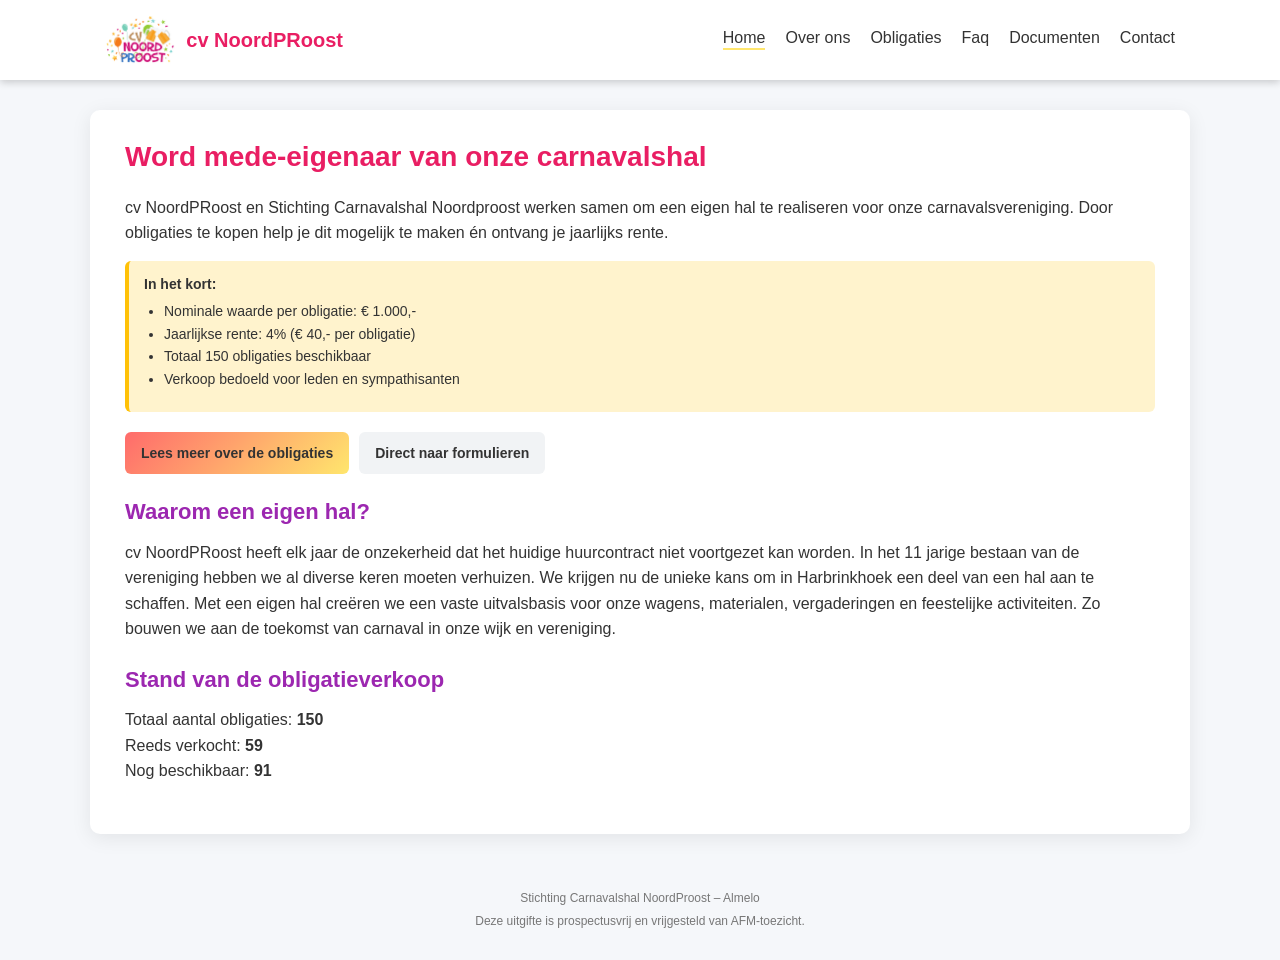
==== index.html @ 731d539b "Update index.html" ====
<!DOCTYPE html>
<html lang="nl">
<head>
    <meta charset="UTF-8">
    <title>Home - cv NoordPPoost Obligaties</title>
    <link rel="stylesheet" href="style.css">
</head>
<body>
<header>
    <div class="nav-container">
        <div class="logo">
            <img src="logo-groot.jpg" alt="CV NoordProost Logo">
            <span>cv NoordPRoost</span>
        </div>
        <nav>
            <ul>
                <li><a href="index.html" class="active">Home</a></li>
                <li><a href="over.html">Over ons</a></li>
                <li><a href="obligaties.html">Obligaties</a></li>
                <li><a href="faq.html">Faq</a></li>
                <li><a href="documenten.html">Documenten</a></li>
                <li><a href="contact.html">Contact</a></li>
            </ul>
        </nav>
    </div>
</header>

<div class="main-container">
    <main>
        <h1>Word mede-eigenaar van onze carnavals­hal</h1>
        <p>cv NoordPRoost en Stichting Carnavalshal Noordproost werken samen om een eigen hal te realiseren voor onze carnavalsvereniging. Door obligaties te kopen help je dit mogelijk te maken én ontvang je jaarlijks rente.</p>

        <div class="highlight">
            <strong>In het kort:</strong>
            <ul>
                <li>Nominale waarde per obligatie: € 1.000,-</li>
                <li>Jaarlijkse rente: 4% (€ 40,- per obligatie)</li>
                <li>Totaal 150 obligaties beschikbaar</li>
                <li>Verkoop bedoeld voor leden en sympathisanten</li>
            </ul>
        </div>

        <div class="button-row">
            <a href="obligaties.html" class="btn btn-primary">Lees meer over de obligaties</a>
            <a href="documenten.html" class="btn btn-secondary">Direct naar formulieren</a>
        </div>

        <h2>Waarom een eigen hal?</h2>
        <p>cv NoordPRoost heeft elk jaar de onzekerheid dat het huidige huurcontract niet voortgezet kan worden. In het 11 jarige bestaan van de vereniging hebben we al diverse keren moeten verhuizen. We krijgen nu de unieke kans om in Harbrinkhoek een deel van een hal aan te schaffen. Met een eigen hal creëren we een vaste uitvalsbasis voor onze wagens, materialen, vergaderingen en feestelijke activiteiten. Zo bouwen we aan de toekomst van carnaval in onze wijk en vereniging.</p>

        <div class="counter-box">
          <h2>Stand van de obligatieverkoop</h2>
          <p>
            Totaal aantal obligaties: <strong>150</strong><br>
            Reeds verkocht: <strong id="sold-count">0</strong><br>
            Nog beschikbaar: <strong id="available-count">150</strong>
          </p>
        </div>

        <script>
          // Vul hier handmatig het aantal verkochte obligaties in
          const sold = 59; // <-- dit getal pas je aan als de stand wijzigt
            
          const total = 150;
          const available = total - sold;
        
          document.getElementById('sold-count').textContent = sold;
          document.getElementById('available-count').textContent = available;
        </script>
       
    </main>
</div>

<footer>
    <p>Stichting Carnavalshal NoordProost – Almelo</p>
    <p>Deze uitgifte is prospectusvrij en vrijgesteld van AFM-toezicht.</p>
</footer>
</body>
</html>
---- style.css ----
* {
    margin: 0;
    padding: 0;
    box-sizing: border-box;
}

body {
    font-family: Arial, sans-serif;
    background: #f5f7fa;
    color: #333;
    line-height: 1.6;
}

header {
  background: #ffffff;
  color: #E91E63;
  padding: 15px 0;
  box-shadow: 0 2px 8px rgba(0,0,0,0.2);
}

.nav-container {
    max-width: 1100px;
    margin: 0 auto;
    display: flex;
    align-items: center;
    justify-content: space-between;
    padding: 0 15px;
}

.logo {
    display: flex;
    align-items: center;
}

.logo img {
    height: 50px;
    margin-right: 10px;
}

.logo span {
    font-size: 20px;
    font-weight: bold;
}

nav ul {
    list-style: none;
    display: flex;
    gap: 20px;
}

nav a {
  color: #333;
  text-decoration: none;
  font-weight: 500;
  padding-bottom: 2px;
}

nav a.active,
nav a:hover {
    border-bottom: 2px solid #FFE66D;
}

.main-container {
    max-width: 1100px;
    margin: 30px auto 40px;
    padding: 0 15px 30px;
    background: white;
    box-shadow: 0 4px 20px rgba(0,0,0,0.08);
    border-radius: 10px;
}

main {
    padding: 25px 20px 10px;
}

h1 {
    font-size: 28px;
    margin-bottom: 15px;
    color: #E91E63;
}

h2 {
    font-size: 22px;
    margin: 20px 0 10px;
    color: #9C27B0;
}

h3 {
    font-size: 18px;
    margin: 15px 0 8px;
}

p {
    margin-bottom: 10px;
}

.highlight {
    background: #fff3cd;
    border-left: 4px solid #ffc107;
    padding: 12px 15px;
    border-radius: 6px;
    margin: 15px 0;
    font-size: 14px;
}

.button-row {
    margin: 20px 0;
    display: flex;
    flex-wrap: wrap;
    gap: 10px;
}

.btn {
    display: inline-block;
    padding: 10px 16px;
    border-radius: 6px;
    text-decoration: none;
    font-weight: 600;
    font-size: 14px;
}

.btn-primary {
    background: linear-gradient(135deg, #FF6B6B 0%, #FFE66D 100%);
    color: #333;
}

.btn-secondary {
    background: #f1f3f5;
    color: #333;
}

ul {
    margin: 5px 0 10px 20px;
}

footer {
    text-align: center;
    font-size: 12px;
    color: #777;
    padding: 15px 0 25px;
}

footer p {
    margin-bottom: 4px;
}

.form-group {
    margin-bottom: 12px;
}

label {
    display: block;
    font-size: 14px;
    margin-bottom: 3px;
}

input[type="text"],
input[type="email"],
textarea {
    width: 100%;
    padding: 8px;
    border-radius: 4px;
    border: 1px solid #ccc;
    font-family: inherit;
    font-size: 14px;
}

textarea {
    min-height: 120px;
}

input[type="submit"] {
    border: none;
    cursor: pointer;
}
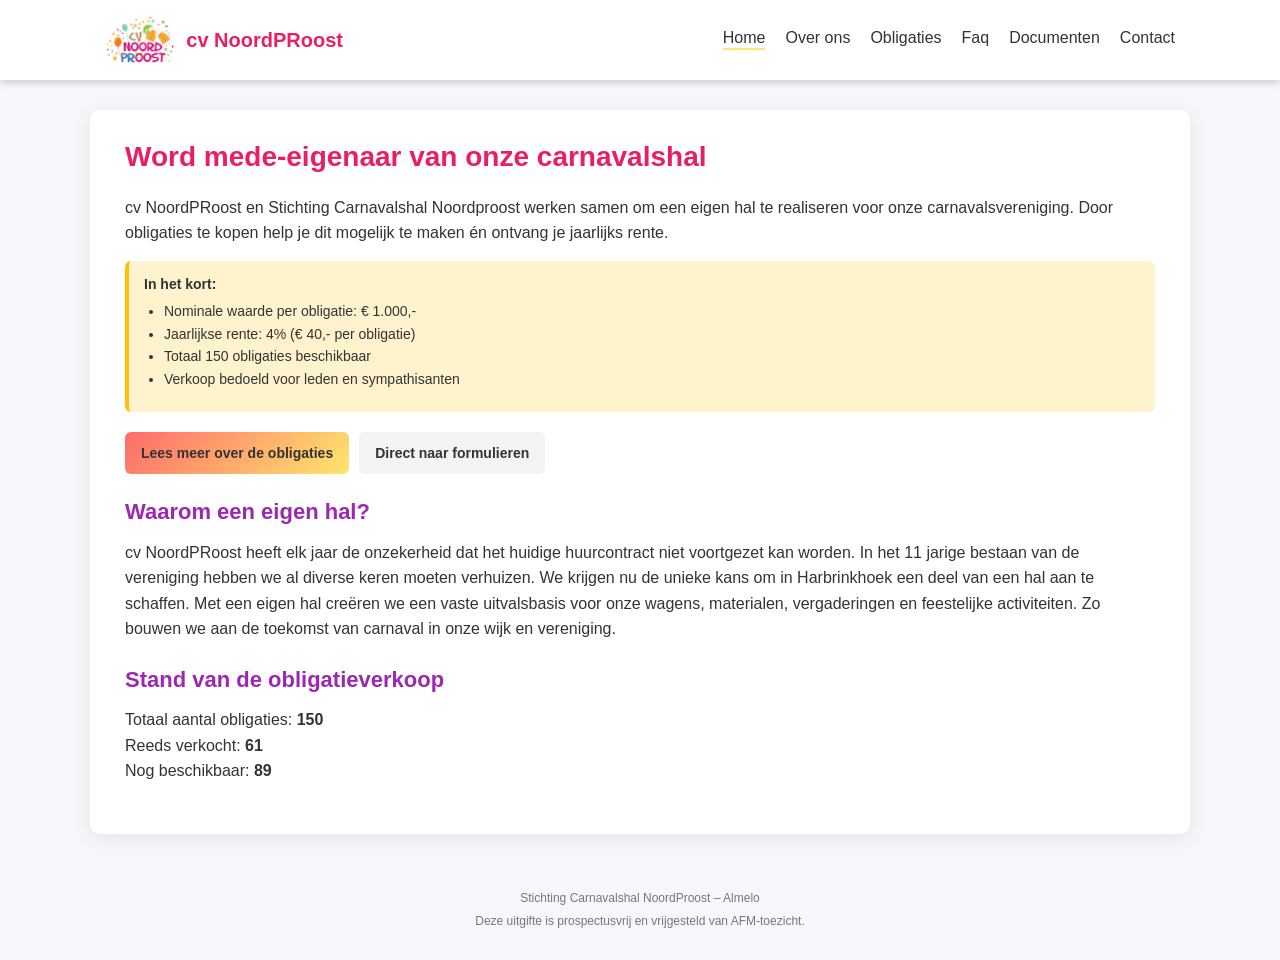
==== commit dab1d6d2: "Update index.html" ====
--- a/index.html
+++ b/index.html
@@ -59,7 +59,7 @@
 
         <script>
           // Vul hier handmatig het aantal verkochte obligaties in
-          const sold = 59; // <-- dit getal pas je aan als de stand wijzigt
+          const sold = 61; // <-- dit getal pas je aan als de stand wijzigt
             
           const total = 150;
           const available = total - sold;
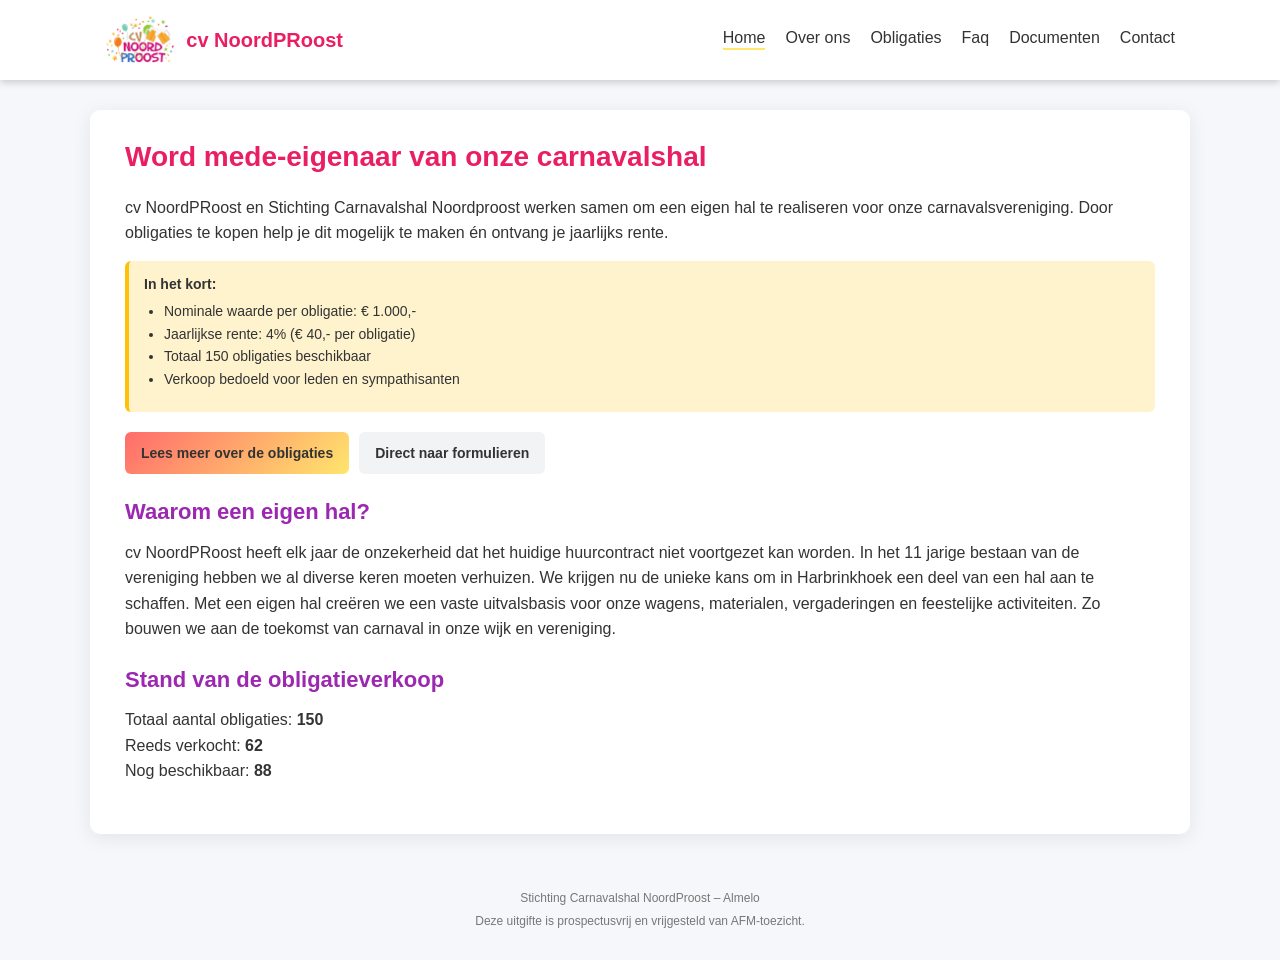
==== commit 903d6a21: "Update index.html" ====
--- a/index.html
+++ b/index.html
@@ -59,7 +59,7 @@
 
         <script>
           // Vul hier handmatig het aantal verkochte obligaties in
-          const sold = 61; // <-- dit getal pas je aan als de stand wijzigt
+          const sold = 62; // <-- dit getal pas je aan als de stand wijzigt
             
           const total = 150;
           const available = total - sold;
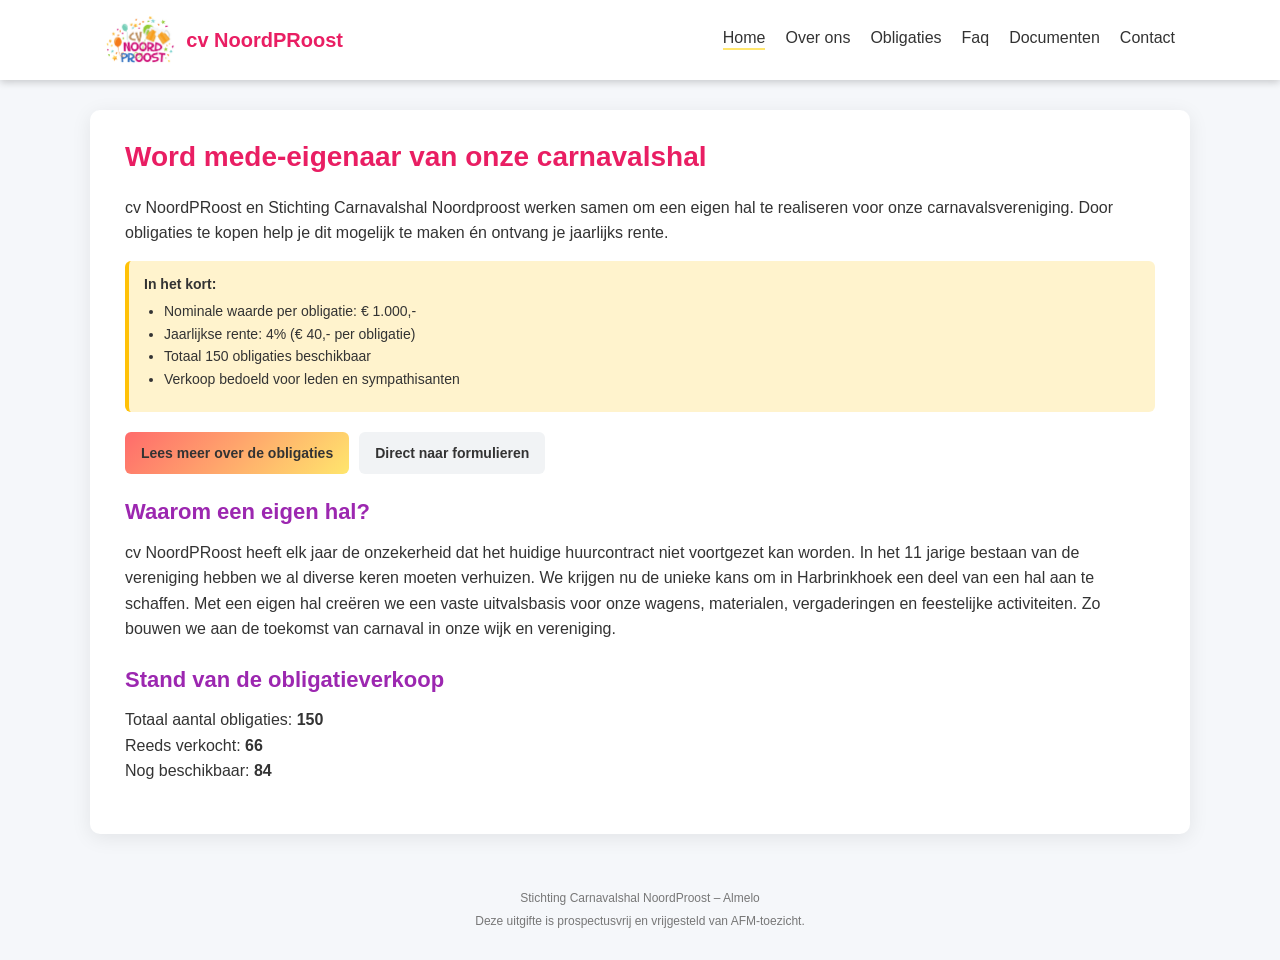
==== commit 0cd74b02: "Update index.html" ====
--- a/index.html
+++ b/index.html
@@ -59,7 +59,7 @@
 
         <script>
           // Vul hier handmatig het aantal verkochte obligaties in
-          const sold = 62; // <-- dit getal pas je aan als de stand wijzigt
+          const sold = 66; // <-- dit getal pas je aan als de stand wijzigt
             
           const total = 150;
           const available = total - sold;
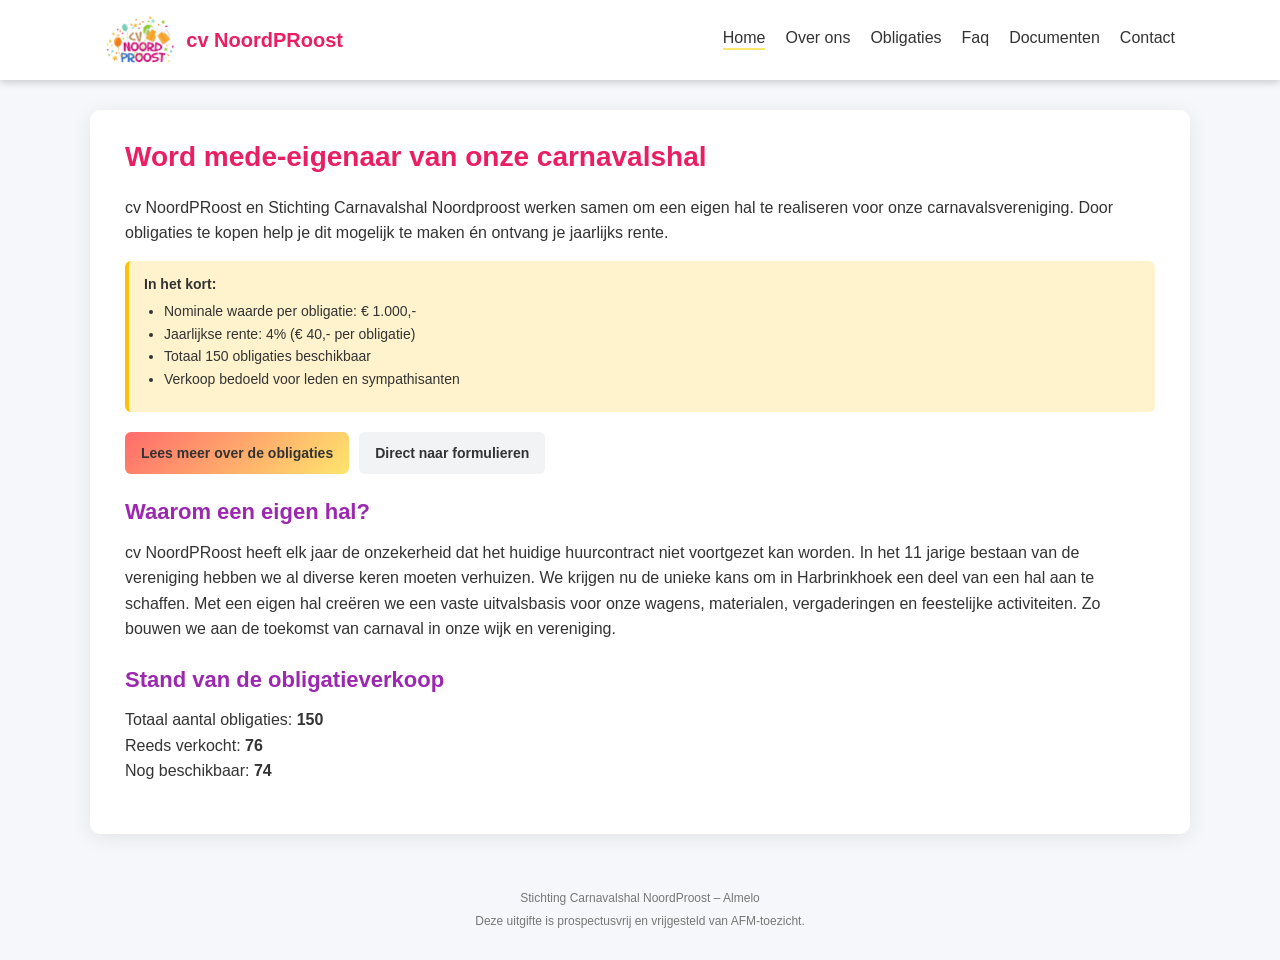
==== commit ddbb33ec: "Update index.html" ====
--- a/index.html
+++ b/index.html
@@ -59,7 +59,7 @@
 
         <script>
           // Vul hier handmatig het aantal verkochte obligaties in
-          const sold = 66; // <-- dit getal pas je aan als de stand wijzigt
+          const sold = 76; // <-- dit getal pas je aan als de stand wijzigt
             
           const total = 150;
           const available = total - sold;
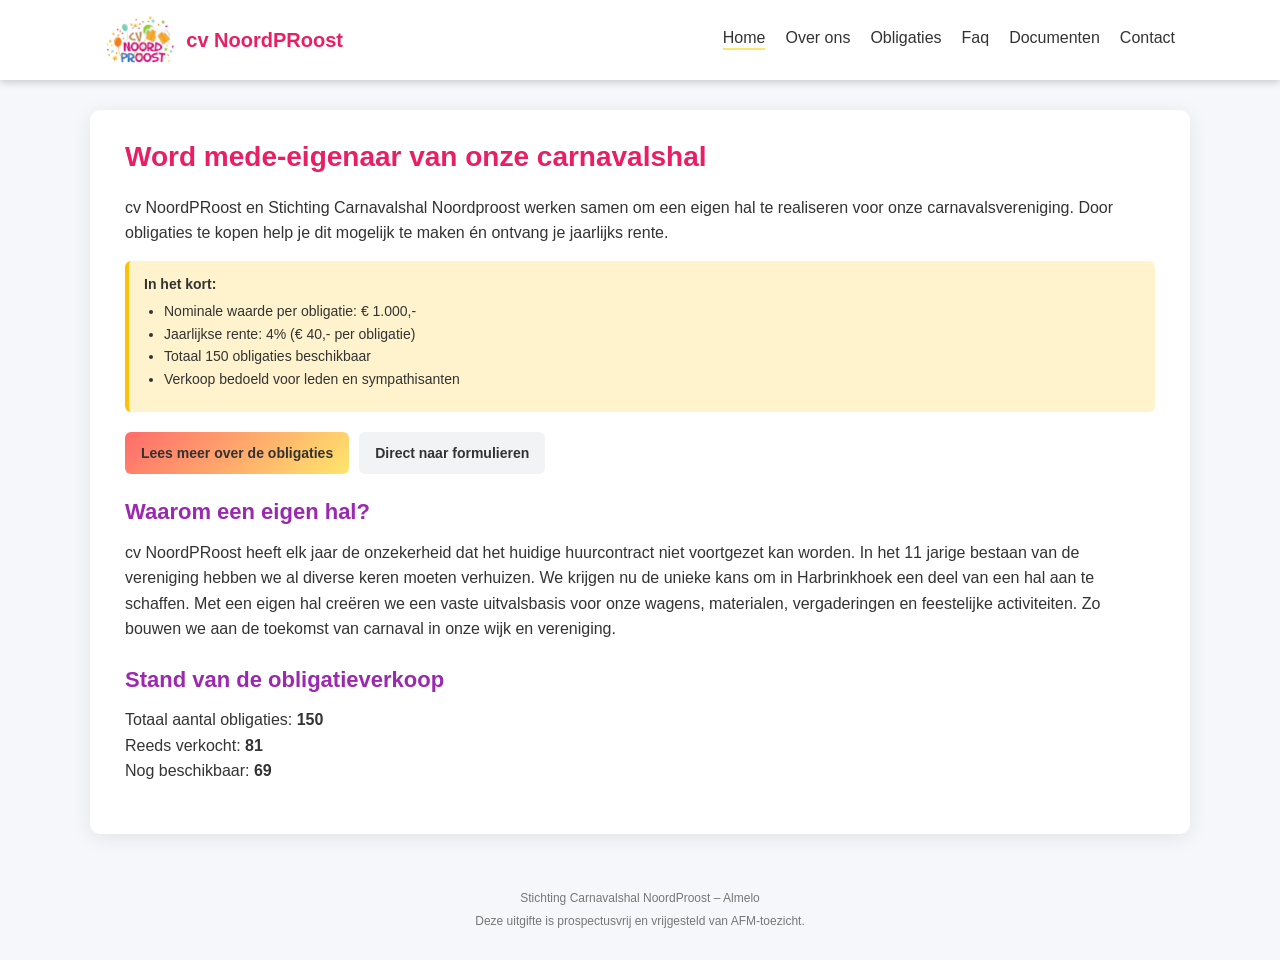
==== commit 51c1615a: "Update index.html" ====
--- a/index.html
+++ b/index.html
@@ -59,7 +59,7 @@
 
         <script>
           // Vul hier handmatig het aantal verkochte obligaties in
-          const sold = 76; // <-- dit getal pas je aan als de stand wijzigt
+          const sold = 81; // <-- dit getal pas je aan als de stand wijzigt
             
           const total = 150;
           const available = total - sold;
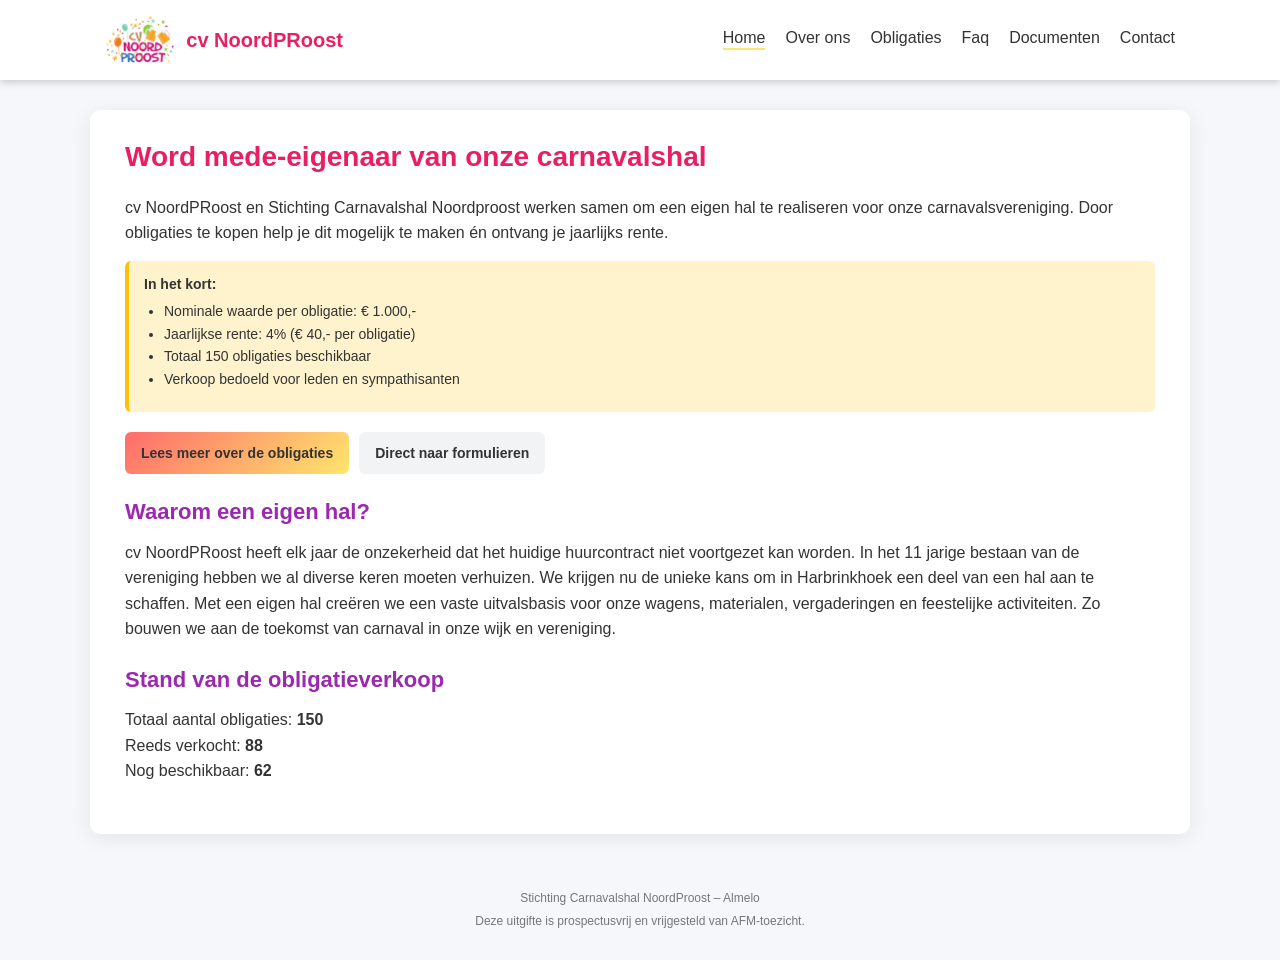
==== commit 2f21630d: "Update index.html" ====
--- a/index.html
+++ b/index.html
@@ -59,7 +59,7 @@
 
         <script>
           // Vul hier handmatig het aantal verkochte obligaties in
-          const sold = 81; // <-- dit getal pas je aan als de stand wijzigt
+          const sold = 88; // <-- dit getal pas je aan als de stand wijzigt
             
           const total = 150;
           const available = total - sold;
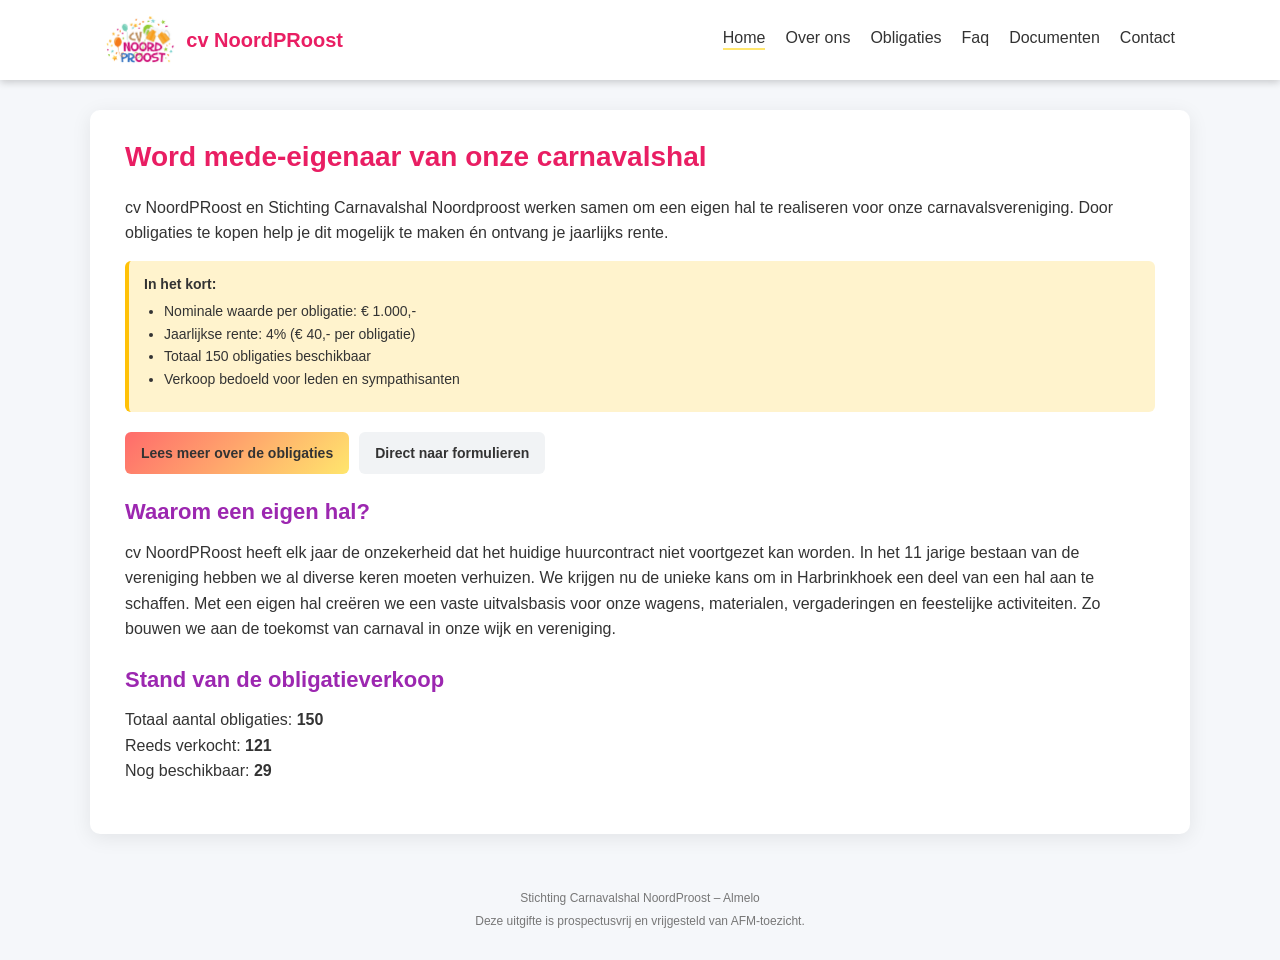
==== commit 98b8637d: "Update index.html" ====
--- a/index.html
+++ b/index.html
@@ -59,7 +59,7 @@
 
         <script>
           // Vul hier handmatig het aantal verkochte obligaties in
-          const sold = 88; // <-- dit getal pas je aan als de stand wijzigt
+          const sold = 121; // <-- dit getal pas je aan als de stand wijzigt
             
           const total = 150;
           const available = total - sold;
